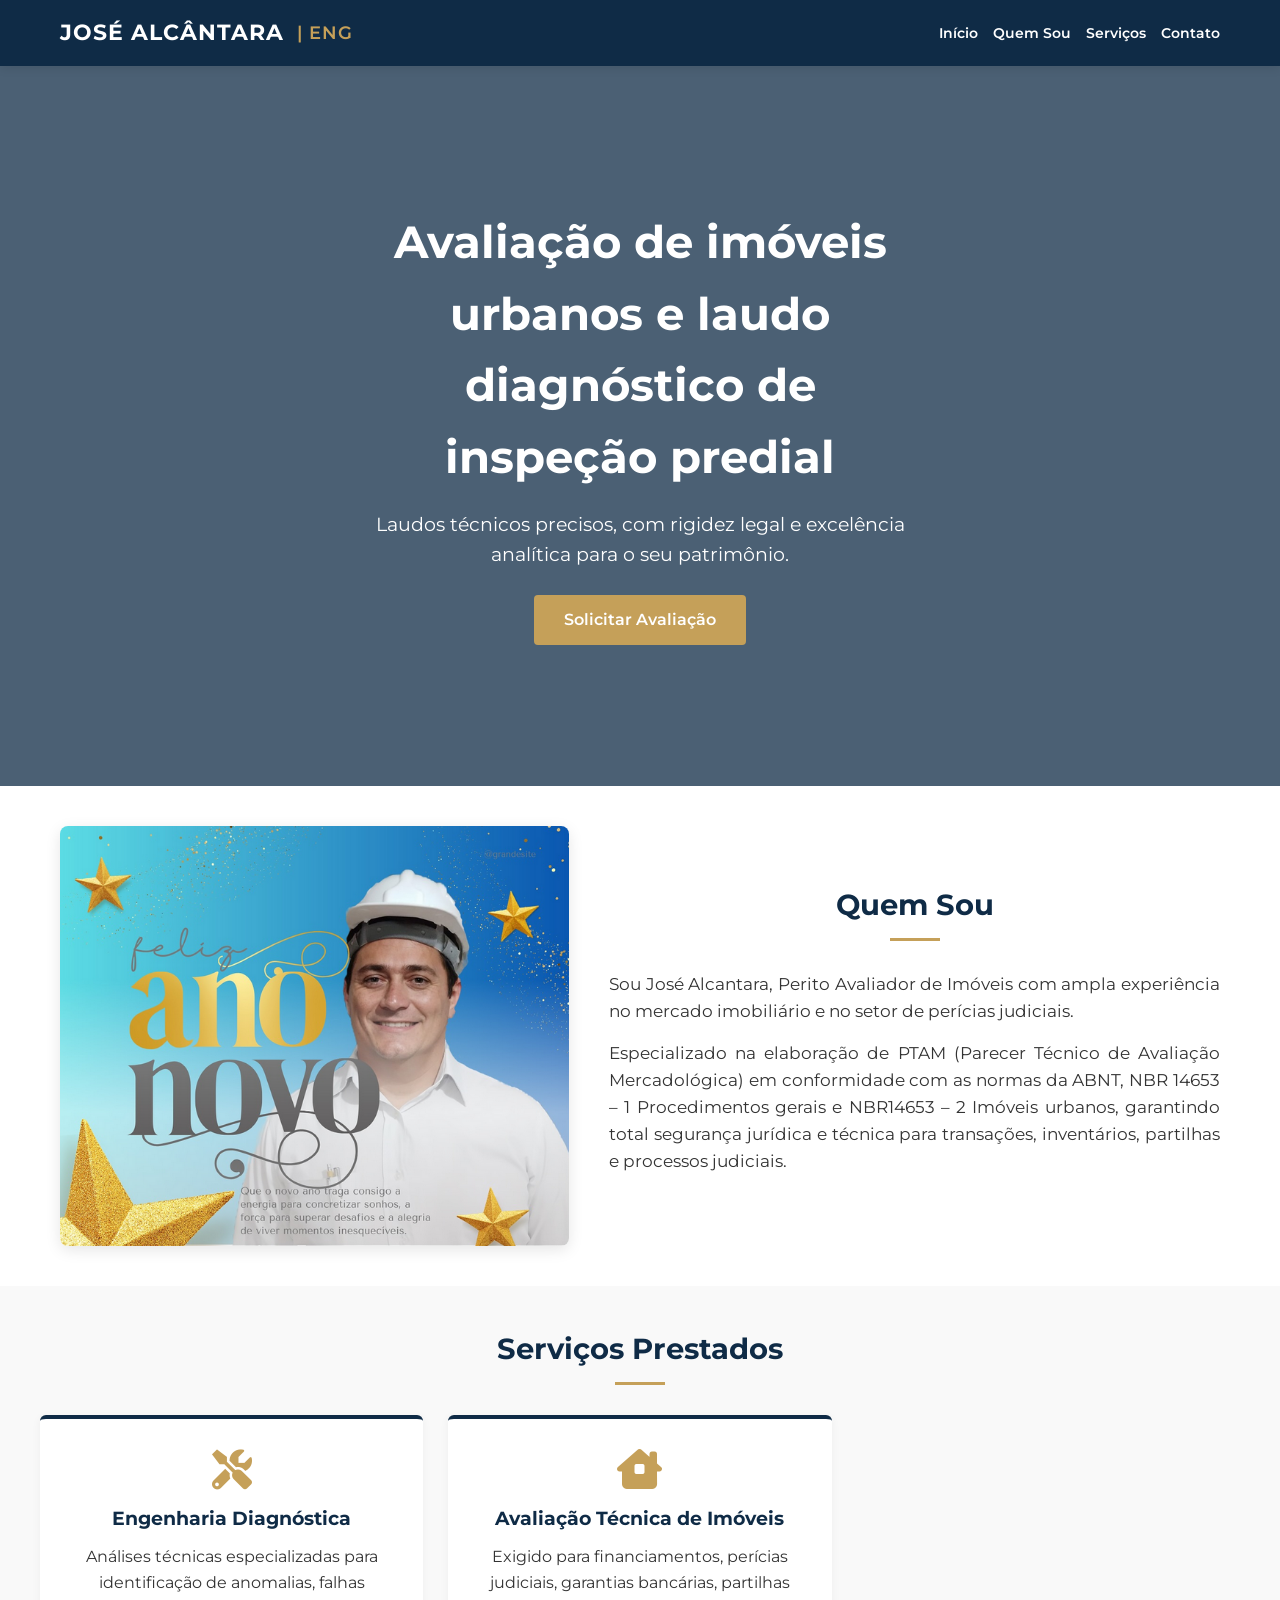
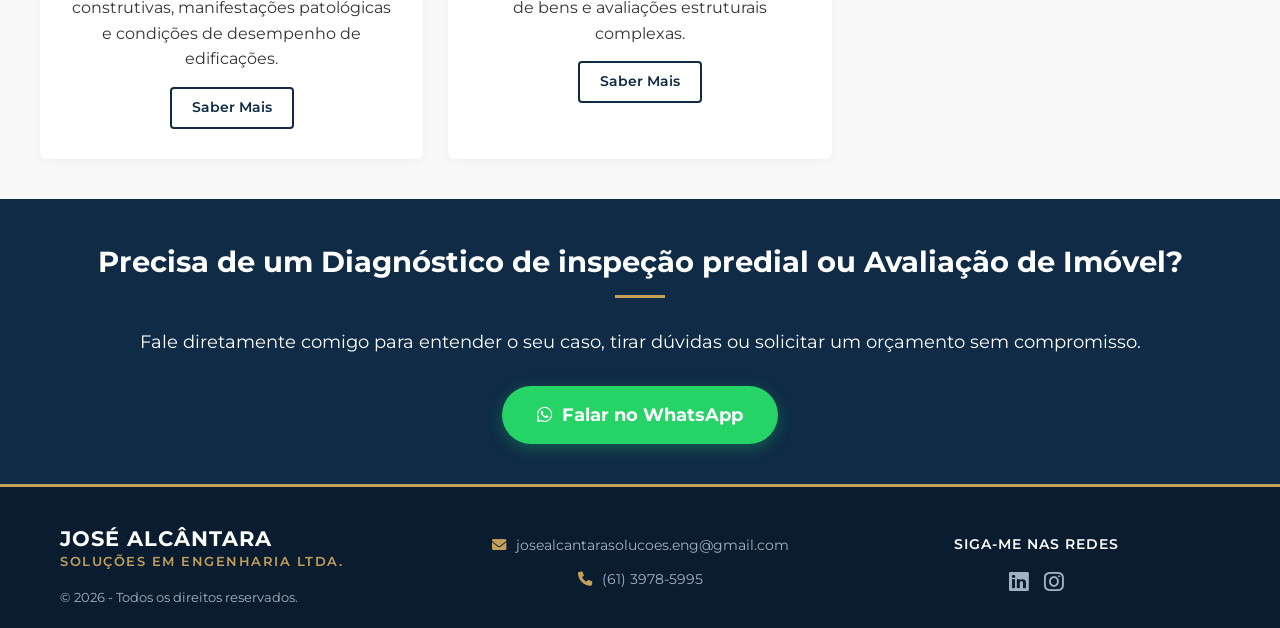
==== index.html @ 2ef0fdac "Corrigindo link do insta no footer" ====
<!DOCTYPE html>
<html lang="pt-BR">
<head>
    <meta charset="UTF-8">
    <meta name="viewport" content="width=device-width, initial-scale=1.0">
    <title>Perito Avaliador de Imóveis | José Alcantara</title>
    <link rel="stylesheet" href="css/main.css">
    <link rel="stylesheet" href="https://cdnjs.cloudflare.com/ajax/libs/font-awesome/6.0.0/css/all.min.css">
    <link rel="preconnect" href="https://fonts.googleapis.com">
    <link rel="preconnect" href="https://fonts.gstatic.com" crossorigin>
    <link href="https://fonts.googleapis.com/css2?family=Montserrat:wght@400;600;700&display=swap" rel="stylesheet">
</head>
<body>
    <header class="main-header">
        <div class="header-container">
            <div class="logo">
                <a href="index.html" class="logo-text">
                    José Alcântara <span class="logo-badge">| Eng</span>
                </a>
            </div>
            <nav class="main-nav">
                <ul>
                    <li><a href="#inicio">Início</a></li>
                    <li><a href="#quem-sou">Quem Sou</a></li>
                    <li><a href="#servicos">Serviços</a></li>
                    <li><a href="#contato">Contato</a></li>
                </ul>
            </nav>
        </div>
    </header>

    <main>
        <!-- 1. SEÇÃO INICIAL (BANNER) -->
        <section id="inicio" class="hero-section">
            <div class="hero-overlay"></div>
            <div class="hero-content">
                <h1>Avaliação de imóveis urbanos e laudo diagnóstico de inspeção predial</h1>
                <p>Laudos técnicos precisos, com rigidez legal e excelência analítica para o seu patrimônio.</p>
                <a href="#contato" class="btn-primary">Solicitar Avaliação</a>
            </div>
        </section>
        <section id="quem-sou" class="about-section">
            <div class="container about-grid">
                <div class="about-img">
                    <!--<img src="https://via.placeholder.com/400x500" alt="Foto">-->
                    <img src="img/jose_eng.png" alt="Foto">
                </div>
                <div class="about-text">
                    <h2>Quem Sou</h2>
                    <p>Sou José Alcantara, Perito Avaliador de Imóveis com ampla experiência no mercado imobiliário e no setor de perícias judiciais.</p>
                    <p>Especializado na elaboração de PTAM (Parecer Técnico de Avaliação Mercadológica) em conformidade com as normas da ABNT, NBR 14653 – 1 Procedimentos gerais e NBR14653 – 2 Imóveis urbanos, garantindo total segurança jurídica e técnica para transações, inventários, partilhas e processos judiciais.</p>
                </div>
            </div>
        </section>
        <section id="servicos" class="services-section">
            <div class="container">
                <h2>Serviços Prestados</h2>
                <div class="services-grid">
                    <div class="service-card">
                        <!--<i class="fa-solid fa-gavel service-icon"></i>-->
                        <i class="fa-solid fa-screwdriver-wrench service-icon"></i>
                        <h3>Engenharia Diagnóstica</h3>
                        <p>Análises técnicas especializadas para identificação de anomalias, falhas construtivas, manifestações patológicas e condições de desempenho de edificações.</p>
                        <a href="servico-eng.html" class="btn-secondary">Saber Mais</a>
                    </div>
                    <div class="service-card">
                        <!--<i class="fa-solid fa-building service-icon"></i>-->
                        <i class="fa-solid fa-house-chimney-window service-icon"></i>
                        <h3>Avaliação Técnica de Imóveis</h3>
                        <p>Exigido para financiamentos, perícias judiciais, garantias bancárias, partilhas de bens e avaliações estruturais complexas.</p>
                        <a href="servico-laudo.html" class="btn-secondary">Saber Mais</a>
                    </div>
                </div>
            </div>
        </section>

        <section id="contato" class="cta-section">
            <div class="container cta-content">
                <h2>Precisa de um Diagnóstico de inspeção predial ou Avaliação de Imóvel?</h2>
                <p>Fale diretamente comigo para entender o seu caso, tirar dúvidas ou solicitar um orçamento sem compromisso.</p>
                <a href="https://wa.me/556181555744?text=Ol%C3%A1%2C%20gostaria de saber mais sobre os serviços de avaliação de imóveis." target="_blank" class="btn-whatsapp">
                    <i class="fa-brands fa-whatsapp"></i> Falar no WhatsApp
                </a>
            </div>
        </section>
    </main>

    <footer class="main-footer">
        <div class="footer-container">
            <div class="footer-block footer-left">
                <p class="logo-text-footer">José Alcântara</p>
                <p class="logo-subtext-footer">Soluções em Engenharia Ltda.</p>
                <p class="footer-copyright">&copy; 2026 - Todos os direitos reservados.</p>
            </div>
            <div class="footer-block footer-center">
                <p><a href="mailto:josealcantarasolucoes.eng@gmail.com"><i class="fa-solid fa-envelope"></i> josealcantarasolucoes.eng@gmail.com</a></p>
                <p><a href="tel:+556139785995"><i class="fa-solid fa-phone"></i> (61) 3978-5995</a></p>
            </div>
            <div class="footer-block footer-right">
                <p class="footer-title">Siga-me nas redes</p>
                <div class="social-icons">
                    <a href="#" aria-label="LinkedIn"><i class="fa-brands fa-linkedin"></i></a>
                    <a href="https://www.instagram.com/josealcantara.eng?utm_source=ig_web_button_share_sheet&igsh=ZDNlZDc0MzIxNw==" target="_blank" aria-label="Instagram"><i class="fa-brands fa-instagram"></i></a>
                </div>
            </div>
        </div>
    </footer>
    <!--<footer class="main-footer">
        <div class="footer-container">
            <div class="footer-left">
                <p>&copy; 2026 Perito Avaliador - Todos os direitos reservados.</p>
            </div>
            <div class="footer-right">
                <a href="#" aria-label="LinkedIn"><i class="fa-brands fa-linkedin"></i></a>
                <a href="https://www.instagram.com/josealcantara.eng?utm_source=ig_web_button_share_sheet&igsh=ZDNlZDc0MzIxNw==" aria-label="Instagram"><i class="fa-brands fa-instagram"></i></a>
            </div>
        </div>
    </footer>-->

</body>
</html>
---- css/main.css ----
/* ==========================================================================
   0. CONFIGURAÇÕES GERAIS E VARIÁVEIS
   ========================================================================== */
:root {
    --primary-color: #0f2b46;    /* Azul Marinho Escuro */
    --accent-color: #c5a059;     /* Dourado/Bronze corporativo */
    --whatsapp-color: #25d366;   /* Verde oficial do WhatsApp */
    --text-dark: #333333;        /* Cor do texto principal */
    --text-light: #ffffff;       /* Cor de contraste */
    --bg-light: #f9f9f9;         /* Cor de fundo cinza claro */
    --font-base: 'Montserrat', sans-serif;
}

* {
    margin: 0;
    padding: 0;
    box-sizing: border-box;
}

html {
    scroll-behavior: smooth; 
}

body {
    font-family: var(--font-base);
    color: var(--text-dark);
    line-height: 1.6;
    background-color: #ffffff;
}

.container {
    width: 100%;
    padding: 40px 20px;
}

img {
    max-width: 100%;
    height: auto;
    display: block;
}

/* Títulos Globais */
h2 {
    font-size: 1.8rem;
    text-align: center;
    margin-bottom: 30px;
    color: var(--primary-color);
    position: relative;
}

/* Detalhe estético abaixo dos títulos h2 */
h2::after {
    content: '';
    display: block;
    width: 50px;
    height: 3px;
    background-color: var(--accent-color);
    margin: 10px auto 0 auto;
}

/* Botão Padrão */
.btn-primary {
    display: inline-block;
    background-color: var(--accent-color);
    color: var(--text-light);
    padding: 12px 30px;
    text-decoration: none;
    font-weight: 600;
    border-radius: 4px;
    transition: background 0.3s ease;
}

.btn-primary:hover {
    background-color: #b08d4b;
}

/* ==========================================================================
   1. CABEÇALHO / HEADER (BASE MOBILE)
   ========================================================================== */
.main-header {
    background-color: var(--primary-color);
    position: sticky;
    top: 0;
    z-index: 1000;
    box-shadow: 0 2px 10px rgba(0,0,0,0.1);
}

.header-container {
    padding: 15px 20px;
    display: flex;
    flex-direction: column; /* Itens em coluna no mobile */
    align-items: center;
    gap: 10px;
}

.logo a.logo-text {
    color: var(--text-light);
    text-decoration: none;
    font-size: 1.15rem; /* Tamanho seguro para não quebrar no mobile */
    font-weight: 700;
    text-transform: uppercase;
    letter-spacing: 0.5px;
    display: inline-flex;
    align-items: center;
    gap: 8px;
    transition: opacity 0.3s ease;
}

.logo a.logo-text:hover {
    opacity: 0.9;
}

/* O "Badge" que destaca a Engenharia/Perícia com sofisticação */
.logo-badge {
    /*background-color: var(--accent-color);*/
    background-color: transparent;
    color: var(--primary-color);
    font-size: 0.95rem;
    font-weight: 600;
    text-transform: uppercase;
    letter-spacing: 1px;
    margin-left: 5px;
}

/* Logotipo no Rodapé (Espaço maior permite o nome completo institucional) */
.logo-text-footer {
    font-size: 1.3rem;
    font-weight: 700;
    color: var(--text-light);
    text-transform: uppercase;
    letter-spacing: 1px;
    line-height: 1.2;
}

.logo-subtext-footer {
    font-size: 0.8rem;
    color: var(--accent-color);
    text-transform: uppercase;
    letter-spacing: 1.5px;
    font-weight: 600;
    margin-bottom: 15px; /* Empurra o copyright um pouco para baixo */
}

.footer-copyright {
    font-size: 0.8rem;
    color: #a0b2c6;
}

.logo a {
    color: var(--text-light);
    text-decoration: none;
    font-size: 1.5rem;
    font-weight: 700;
}

.logo a span {
    color: var(--accent-color);
}

.main-nav ul {
    list-style: none;
    display: flex;
    gap: 15px;
}

.main-nav a {
    color: var(--text-light);
    text-decoration: none;
    font-size: 0.9rem;
    font-weight: 600;
    transition: color 0.3s;
}

.main-nav a:hover {
    color: var(--accent-color);
}

.dropdown {
    position: relative;
    display: inline-block;
}

.dropdown-content {
    display: none;
    position: absolute;
    background-color: var(--primary-color);
    min-width: 100px;
    box-shadow: 0px 8px 16px rgba(0, 0, 0, 0.2);
    border-radius: 5px;
    z-index: 1000;
    top: 40px;
    left: 0;
    opacity: 0;
    transform: translateY(-10px);
    transition: opacity 0.3s ease, transform 0.3s ease;
}

.dropdown.active .dropdown-content {
    display: block;
    opacity: 1;
    transform: translateY(0);
}

.dropdown-content a {
    color: #f1f1f1;
    padding: 12px 16px;
    text-decoration: none;
    display: block;
    font-size: 0.8rem;
}

.dropdown-content a:hover {
    background-color: #f6f8fe;
}

.arrow {
    font-size: 14px;
    margin-left: 5px;
}

/* ==========================================================================
   2. SEÇÃO INICIAL / BANNER (HERO)
   ========================================================================== */
.hero-section {
    position: relative;
    /* Substitua a URL abaixo pela imagem do Banner real */
    background: url('https://images.unsplash.com/photo-1560518883-ce09059eeffa?q=80&w=1200') no-repeat center center/cover;
    height: 80vh; 
    display: flex;
    align-items: center;
    justify-content: center;
    text-align: center;
    color: var(--text-light);
}

/* Overlay escuro para garantir leitura do texto sobre o banner */
.hero-overlay {
    position: absolute;
    top: 0;
    left: 0;
    width: 100%;
    height: 100%;
    background-color: rgba(15, 43, 70, 0.75); /* Tom azulado translúcido */
    z-index: 1;
}

.hero-content {
    position: relative;
    z-index: 2;
    padding: 0 20px;
    max-width: 600px;
}

.hero-content h1 {
    font-size: 2rem;
    margin-bottom: 15px;
    font-weight: 700;
}

.hero-content p {
    font-size: 1rem;
    margin-bottom: 25px;
}

/* ==========================================================================
   3. SEÇÃO QUEM SOU
   ========================================================================== */
.about-section {
    background-color: #ffffff;
}

.about-img img {
    border-radius: 8px;
    box-shadow: 0 4px 15px rgba(0,0,0,0.1);
    margin: 0 auto 20px auto;
}

.about-text p {
    margin-bottom: 15px;
    text-align: justify;
}

/* ==========================================================================
   4. SEÇÃO SERVIÇOS
   ========================================================================== */
.services-section {
    background-color: var(--bg-light);
}

.services-grid {
    display: flex;
    flex-direction: column;
    gap: 20px;
}

.service-card {
    background-color: #ffffff;
    padding: 30px 30px;
    border-radius: 6px;
    text-align: center;
    box-shadow: 0 2px 10px rgba(0,0,0,0.05);
    border-top: 4px solid var(--primary-color);
}

.service-icon {
    font-size: 2.5rem;
    color: var(--accent-color);
    margin-bottom: 15px;
}

.service-card h3 {
    margin-bottom: 10px;
    color: var(--primary-color);
}

/* ==========================================================================
   5. SEÇÃO CTA WHATSAPP
   ========================================================================== */
.cta-section {
    background-color: var(--primary-color);
    color: var(--text-light);
    text-align: center;
}

.cta-content h2 {
    color: var(--text-light);
}

.cta-content p {
    margin-bottom: 30px;
    font-size: 1.1rem;
}

.btn-whatsapp {
    display: inline-flex;
    align-items: center;
    gap: 10px;
    background-color: var(--whatsapp-color);
    color: var(--text-light);
    padding: 15px 35px;
    text-decoration: none;
    font-weight: 700;
    font-size: 1.1rem;
    border-radius: 50px; 
    box-shadow: 0 4px 15px rgba(37, 211, 102, 0.3);
    transition: transform 0.3s ease, background-color 0.3s ease;
}

.btn-whatsapp:hover {
    background-color: #1ebd54;
    transform: translateY(-2px);
}

/* ==========================================================================
   6. RODAPÉ (FOOTER)
   ========================================================================== */

   .main-footer {
    background-color: #0a1d30;
    color: #a0b2c6;
    padding: 40px 0 20px 0; /* Mais espaçamento interno */
    font-size: 0.9rem;
    border-top: 3px solid var(--accent-color);
}

.footer-container {
    max-width: 1200px;
    margin: 0 auto;
    padding: 0 20px;
    display: flex;
    flex-direction: column; /* Empilhado no Mobile */
    align-items: center;
    text-align: center;
    gap: 30px; /* Espaço entre os blocos no mobile */
}

.footer-block {
    width: 100%;
}

/* Bloco da Marca/Copyright */
.footer-brand {
    font-size: 1.2rem;
    font-weight: 700;
    color: var(--text-light);
    margin-bottom: 5px;
}
.footer-brand span {
    color: var(--accent-color);
}

/* Bloco de Contatos (E-mail e Telefone) */
.footer-center p {
    margin-bottom: 10px;
}
.footer-center a {
    color: #a0b2c6;
    text-decoration: none;
    display: inline-flex;
    align-items: center;
    gap: 10px;
    transition: color 0.3s;
}
.footer-center a:hover {
    color: var(--text-light);
}
.footer-center i {
    color: var(--accent-color); /* Ícones com a cor de destaque */
}

/* Bloco de Redes Sociais */
.footer-title {
    font-weight: 600;
    color: var(--text-light);
    margin-bottom: 10px;
    font-size: 0.85rem;
    text-transform: uppercase;
    letter-spacing: 1px;
}
.social-icons {
    display: flex;
    justify-content: center;
    gap: 15px;
}
.social-icons a {
    color: #a0b2c6;
    font-size: 1.4rem;
    transition: color 0.3s, transform 0.3s;
}
.social-icons a:hover {
    color: var(--accent-color);
    transform: translateY(-2px);
}

/*.main-footer {
    background-color: #0a1d30;
    color: #a0b2c6;
    padding: 20px 0;
    font-size: 0.85rem;
}

.footer-container {
    max-width: 1200px;
    margin: 0 auto;
    padding: 0 20px;
    display: flex;
    flex-direction: column;
    align-items: center;
    gap: 15px;
}

/* Organização estrita exigida pelo projeto: Texto à esquerda e ícones à direita 
.footer-left {
    text-align: center;
}

.footer-right {
    display: flex;
    gap: 15px;
}

.footer-right a {
    color: #a0b2c6;
    font-size: 1.2rem;
    transition: color 0.3s;
}

.footer-right a:hover {
    color: var(--accent-color);
}
*/

/* ==========================================================================
   7. MEDIA QUERIES (ADAPTAÇÃO PARA TELAS MAIORES - DESKTOP-FIRST PROGRESSIVO)
   ========================================================================== */

/* Dispositivos Médios e Grandes (Tablets e Desktops) */
@media screen and (min-width: 768px) {

    .logo a.logo-text {
        font-size: 1.4rem;
        letter-spacing: 1px;
    }
    
    .logo-badge {
        font-size: 1.1rem;
        /*padding: 4px 10px;*/
    }

    /* Header alinhado horizontalmente */
    .header-container {
        flex-direction: row;
        justify-content: space-between;
        max-width: 1200px;
        margin: 0 auto;
        padding: 15px 20px;
    }

    /* Redimensionamento responsivo de fontes no Banner */
    .hero-content h1 {
        font-size: 2.8rem;
    }
    
    .hero-content p {
        font-size: 1.2rem;
    }

    /* Grid Lado a Lado na seção Quem Sou */
    .about-grid {
        display: grid;
        grid-template-columns: 1fr 1.2fr; /* Imagem esquerda, texto direita */
        gap: 40px;
        align-items: center;
        max-width: 1200px;
        margin: 0 auto;
    }

    .about-img img {
        margin: 0; /* Remove a centralização forçada do mobile */
    }

    .about-text p {
        font-size: 1.05rem;
    }

    /* Grid de 3 colunas para os Serviços */
    .services-grid {
        display: grid;
        grid-template-columns: repeat(3, 1fr);
        gap: 25px;
        max-width: 1200px;
        margin: 0 auto;
    }

    /*.service-card {
        flex: 1 1 calc(33.333% - 25px); 
        max-width: 380px; 
        margin-bottom: 0; 
    }*/

    /* Alinhamento refinado do Rodapé em telas grandes */
    .footer-container {
        flex-direction: row;
        justify-content: space-between;
    }

    .footer-left {
        text-align: left;
    }
}

/* ==========================================================================
   8. ESTILOS DA PÁGINA INTERNA DE DETALHES (BASE MOBILE-FIRST)
   ========================================================================== */

/* Botão "Saber Mais" para a Home */
.btn-secondary {
    display: inline-block;
    margin-top: 15px;
    padding: 8px 20px;
    border: 2px solid var(--primary-color);
    color: var(--primary-color);
    text-decoration: none;
    font-weight: 600;
    font-size: 0.85rem;
    border-radius: 4px;
    transition: all 0.3s ease;
}

.btn-secondary:hover {
    background-color: var(--primary-color);
    color: var(--text-light);
}

/* Banner Interno */
.internal-hero {
    background-color: #0b1e32;
    color: var(--text-light);
    text-align: center;
    padding: 40px 0;
    border-bottom: 4px solid var(--accent-color);
}

.internal-hero h1 {
    font-size: 1.8rem;
    margin-bottom: 10px;
}

.internal-hero p {
    font-size: 0.95rem;
    color: #a0b2c6;
}

/* Listas customizadas */
.styled-list, .bullet-list {
    list-style: none;
}

.styled-list li {
    margin-bottom: 12px;
    display: flex;
    align-items: flex-start;
    gap: 10px;
}

.styled-list li i {
    color: var(--accent-color);
    margin-top: 5px;
}

.generic-grid {
    display: flex;
    flex-direction: column;
    gap: 30px;
}

.details-purposes {
    background-color: var(--bg-light);
    padding: 25px;
    border-left: 4px solid var(--accent-color);
    border-radius: 4px;
}

.details-purposes h3 {
    color: var(--primary-color);
    margin-bottom: 15px;
}

/* Diferenciais */
.differentials-section {
    background-color: var(--bg-light);
}

.differentials-grid {
    display: flex;
    flex-direction: column;
    gap: 20px;
}

.diff-card {
    background-color: #ffffff;
    padding: 25px;
    border-radius: 6px;
    box-shadow: 0 2px 8px rgba(0,0,0,0.03);
}

.diff-card i {
    font-size: 2rem;
    color: var(--accent-color);
    margin-bottom: 15px;
}

.diff-card h4 {
    color: var(--primary-color);
    margin-bottom: 8px;
    font-size: 1.1rem;
}

/* Linha do tempo de Etapas */
.steps-timeline {
    display: flex;
    flex-direction: column;
    gap: 25px;
    position: relative;
}

.step-item {
    display: flex;
    gap: 15px;
    align-items: flex-start;
}

.step-number {
    background-color: var(--primary-color);
    color: var(--text-light);
    font-weight: 700;
    min-width: 35px;
    height: 35px;
    border-radius: 50%;
    display: flex;
    align-items: center;
    justify-content: center;
}

.step-info h5 {
    color: var(--primary-color);
    font-size: 1rem;
    margin-bottom: 5px;
}

/* Imóveis Atendidos */
.section-subtitle {
    text-align: center;
    margin-top: -20px;
    margin-bottom: 30px;
    color: #666;
}

.bullet-list {
    display: grid;
    grid-template-columns: 1fr; /* Coluna única no mobile */
    gap: 12px;
}

.bullet-list li {
    padding-left: 20px;
    position: relative;
}

/* Custom bullet indicator */
.bullet-list li::before {
    content: "•";
    color: var(--accent-color);
    font-weight: bold;
    font-size: 1.5rem;
    position: absolute;
    left: 0;
    top: -4px;
}


/* ==========================================================================
   9. MEDIA QUERIES ADICIONAIS PARA INTERNAS (DESKTOP - MIN-WIDTH: 768px)
   ========================================================================== */
@media screen and (min-width: 768px) {
    .internal-hero {
        padding: 60px 0;
    }
    
    .internal-hero h1 {
        font-size: 2.5rem;
    }

    .generic-grid {
        display: grid;
        grid-template-columns: 1.2fr 0.8fr; /* Lado a lado no desktop */
        gap: 50px;
        max-width: 1200px;
        margin: 0 auto;
    }

    /* Grid de diferenciais 2x2 ou 4 colunas dependendo do espaço */
    .differentials-grid {
        display: grid;
        grid-template-columns: repeat(2, 1fr);
        gap: 25px;
        max-width: 1200px;
        margin: 0 auto;
    }

    /* Passa os Bullet Points de imóveis atendidos para 2 colunas */
    .bullet-list {
        grid-template-columns: repeat(2, 1fr);
        max-width: 800px;
        margin: 0 auto;
    }

    /* Etapas distribuídas de forma mais espaçada */
    .steps-timeline {
        max-width: 900px;
        margin: 0 auto;
    }
}

/* Ajuste fino para telas ainda maiores (Opcional) */
@media screen and (min-width: 1024px) {
    .differentials-grid {
        grid-template-columns: repeat(4, 1fr); /* 4 colunas limpas em telas grandes */
    }
}
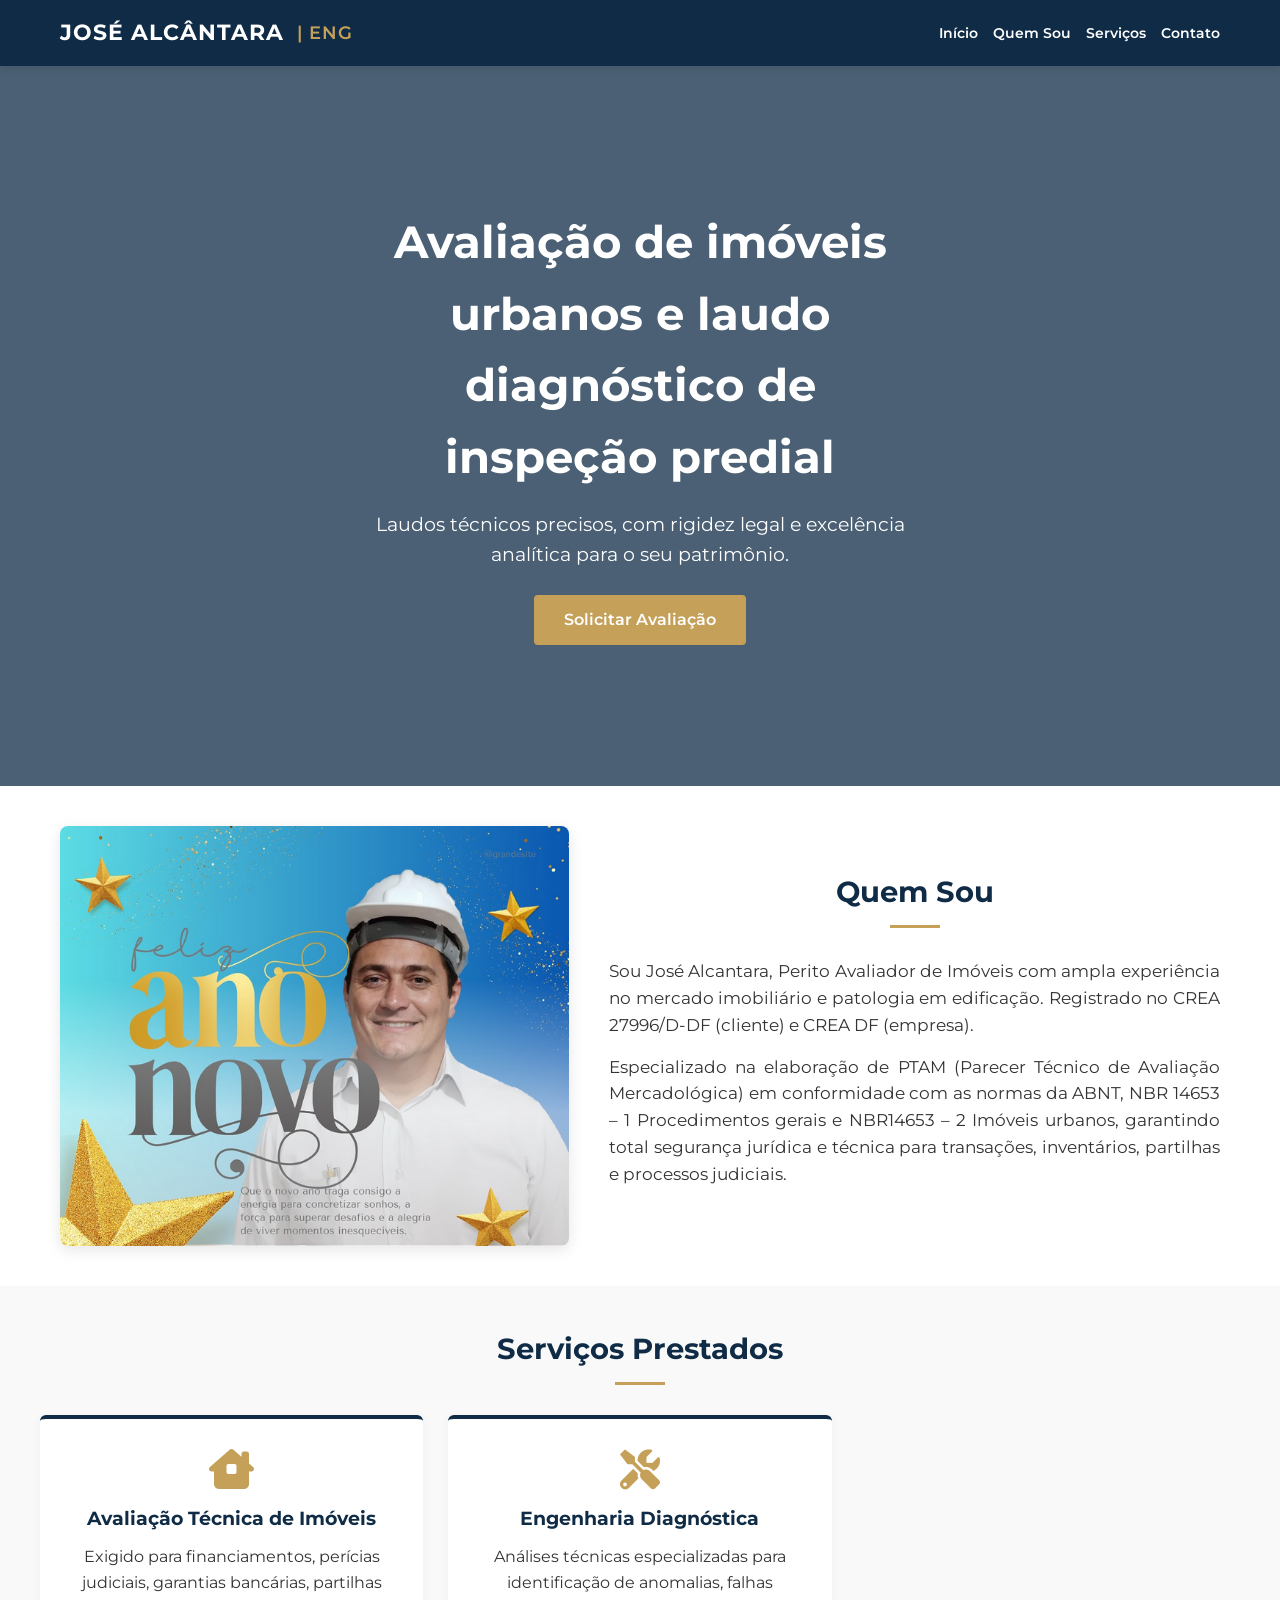
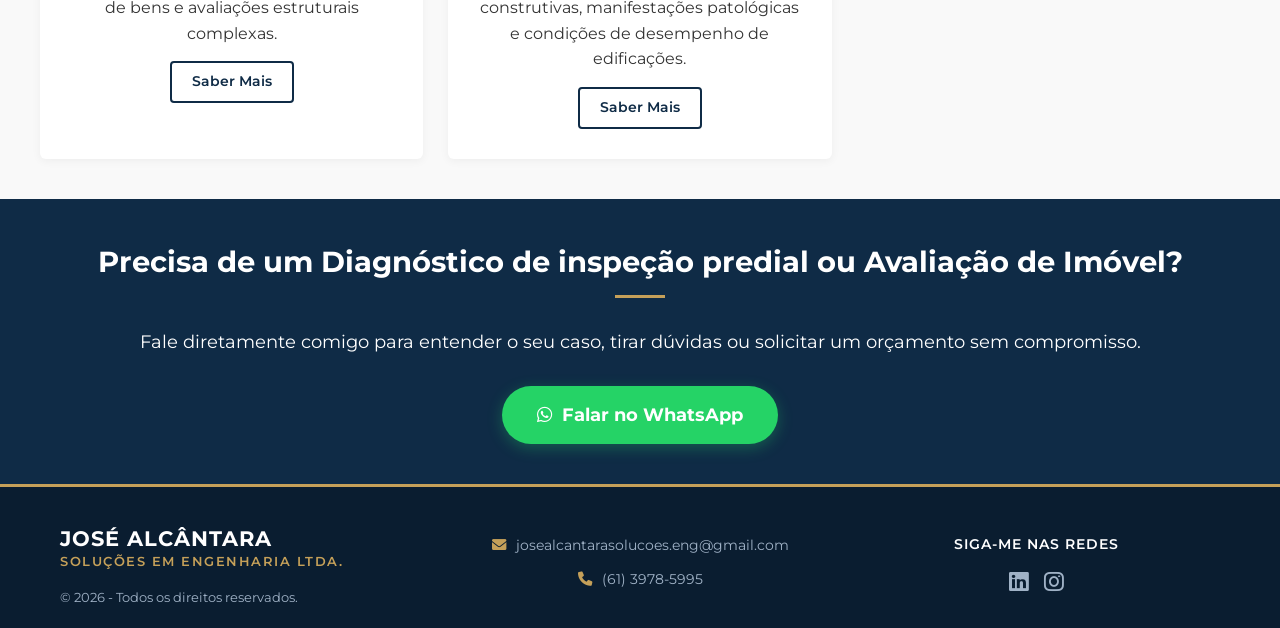
==== commit d4f23507: "Correção no texto quem sou e número de whatsapp e inversão dos cards de serviços" ====
--- a/index.html
+++ b/index.html
@@ -47,7 +47,7 @@
                 </div>
                 <div class="about-text">
                     <h2>Quem Sou</h2>
-                    <p>Sou José Alcantara, Perito Avaliador de Imóveis com ampla experiência no mercado imobiliário e no setor de perícias judiciais.</p>
+                    <p>Sou José Alcantara, Perito Avaliador de Imóveis com ampla experiência no mercado imobiliário e patologia em edificação. Registrado no CREA 27996/D-DF (cliente) e CREA DF (empresa).</p>
                     <p>Especializado na elaboração de PTAM (Parecer Técnico de Avaliação Mercadológica) em conformidade com as normas da ABNT, NBR 14653 – 1 Procedimentos gerais e NBR14653 – 2 Imóveis urbanos, garantindo total segurança jurídica e técnica para transações, inventários, partilhas e processos judiciais.</p>
                 </div>
             </div>
@@ -57,18 +57,18 @@
                 <h2>Serviços Prestados</h2>
                 <div class="services-grid">
                     <div class="service-card">
+                        <!--<i class="fa-solid fa-building service-icon"></i>-->
+                        <i class="fa-solid fa-house-chimney-window service-icon"></i>
+                        <h3>Avaliação Técnica de Imóveis</h3>
+                        <p>Exigido para financiamentos, perícias judiciais, garantias bancárias, partilhas de bens e avaliações estruturais complexas.</p>
+                        <a href="servico-laudo.html" class="btn-secondary">Saber Mais</a>
+                    </div>
+                    <div class="service-card">
                         <!--<i class="fa-solid fa-gavel service-icon"></i>-->
                         <i class="fa-solid fa-screwdriver-wrench service-icon"></i>
                         <h3>Engenharia Diagnóstica</h3>
                         <p>Análises técnicas especializadas para identificação de anomalias, falhas construtivas, manifestações patológicas e condições de desempenho de edificações.</p>
                         <a href="servico-eng.html" class="btn-secondary">Saber Mais</a>
-                    </div>
-                    <div class="service-card">
-                        <!--<i class="fa-solid fa-building service-icon"></i>-->
-                        <i class="fa-solid fa-house-chimney-window service-icon"></i>
-                        <h3>Avaliação Técnica de Imóveis</h3>
-                        <p>Exigido para financiamentos, perícias judiciais, garantias bancárias, partilhas de bens e avaliações estruturais complexas.</p>
-                        <a href="servico-laudo.html" class="btn-secondary">Saber Mais</a>
                     </div>
                 </div>
             </div>
@@ -78,7 +78,7 @@
             <div class="container cta-content">
                 <h2>Precisa de um Diagnóstico de inspeção predial ou Avaliação de Imóvel?</h2>
                 <p>Fale diretamente comigo para entender o seu caso, tirar dúvidas ou solicitar um orçamento sem compromisso.</p>
-                <a href="https://wa.me/556181555744?text=Ol%C3%A1%2C%20gostaria de saber mais sobre os serviços de avaliação de imóveis." target="_blank" class="btn-whatsapp">
+                <a href="https://wa.me/556198777778?text=Ol%C3%A1%2C%20gostaria de saber mais sobre os serviços de avaliação de imóveis." target="_blank" class="btn-whatsapp">
                     <i class="fa-brands fa-whatsapp"></i> Falar no WhatsApp
                 </a>
             </div>
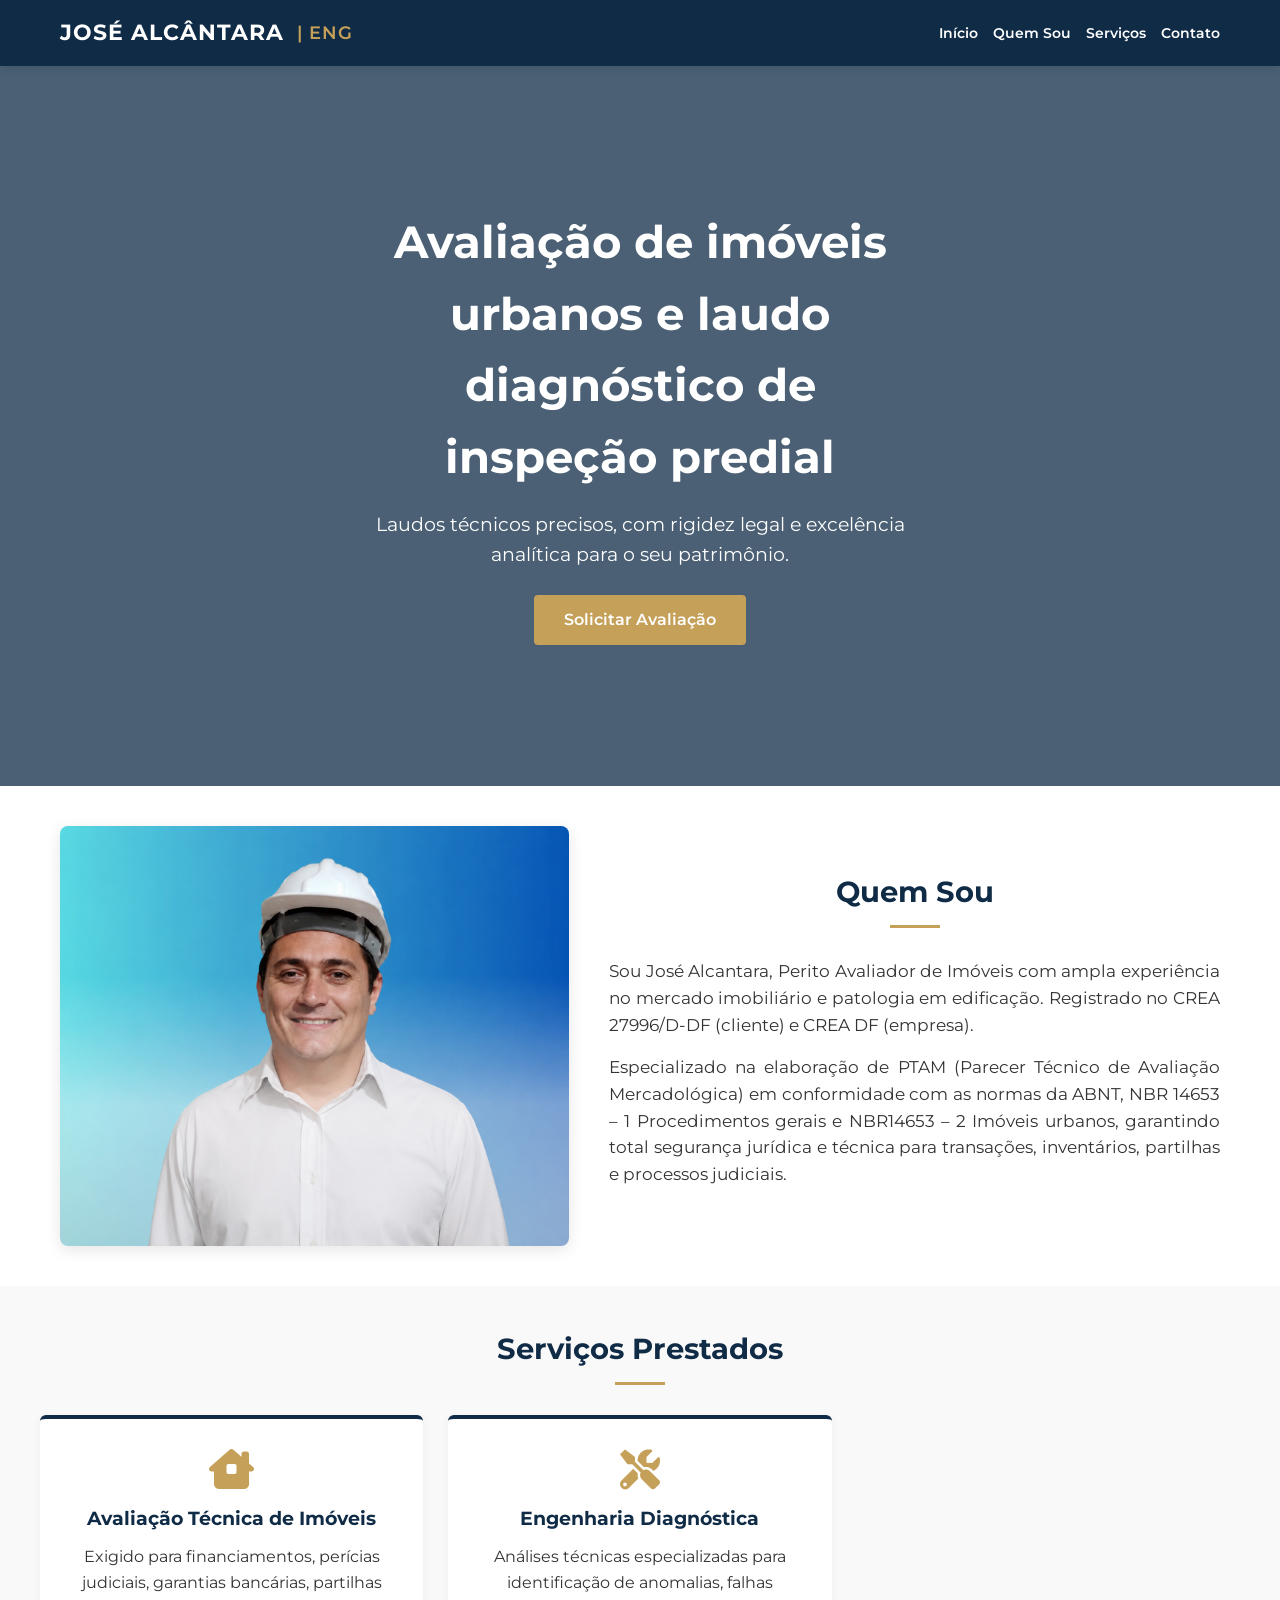
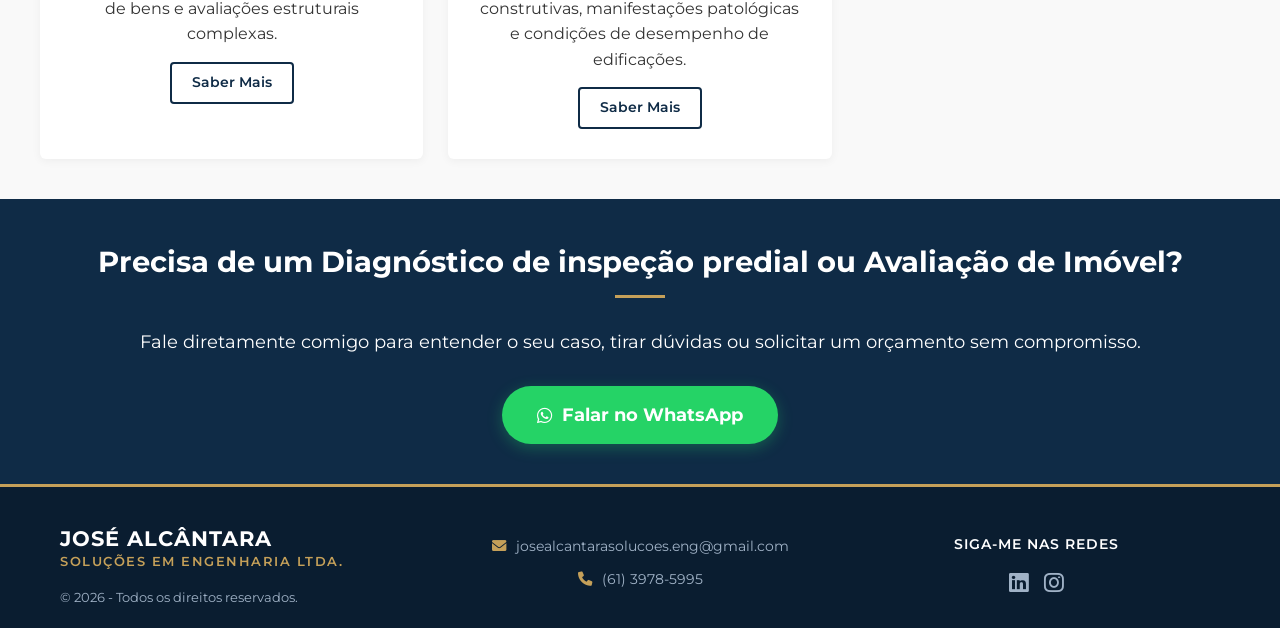
==== commit 5e9874c6: "Testando outra foto em quem sou" ====
--- a/index.html
+++ b/index.html
@@ -43,7 +43,7 @@
             <div class="container about-grid">
                 <div class="about-img">
                     <!--<img src="https://via.placeholder.com/400x500" alt="Foto">-->
-                    <img src="img/jose_eng.png" alt="Foto">
+                    <img src="img/fotojose.png" alt="Foto">
                 </div>
                 <div class="about-text">
                     <h2>Quem Sou</h2>
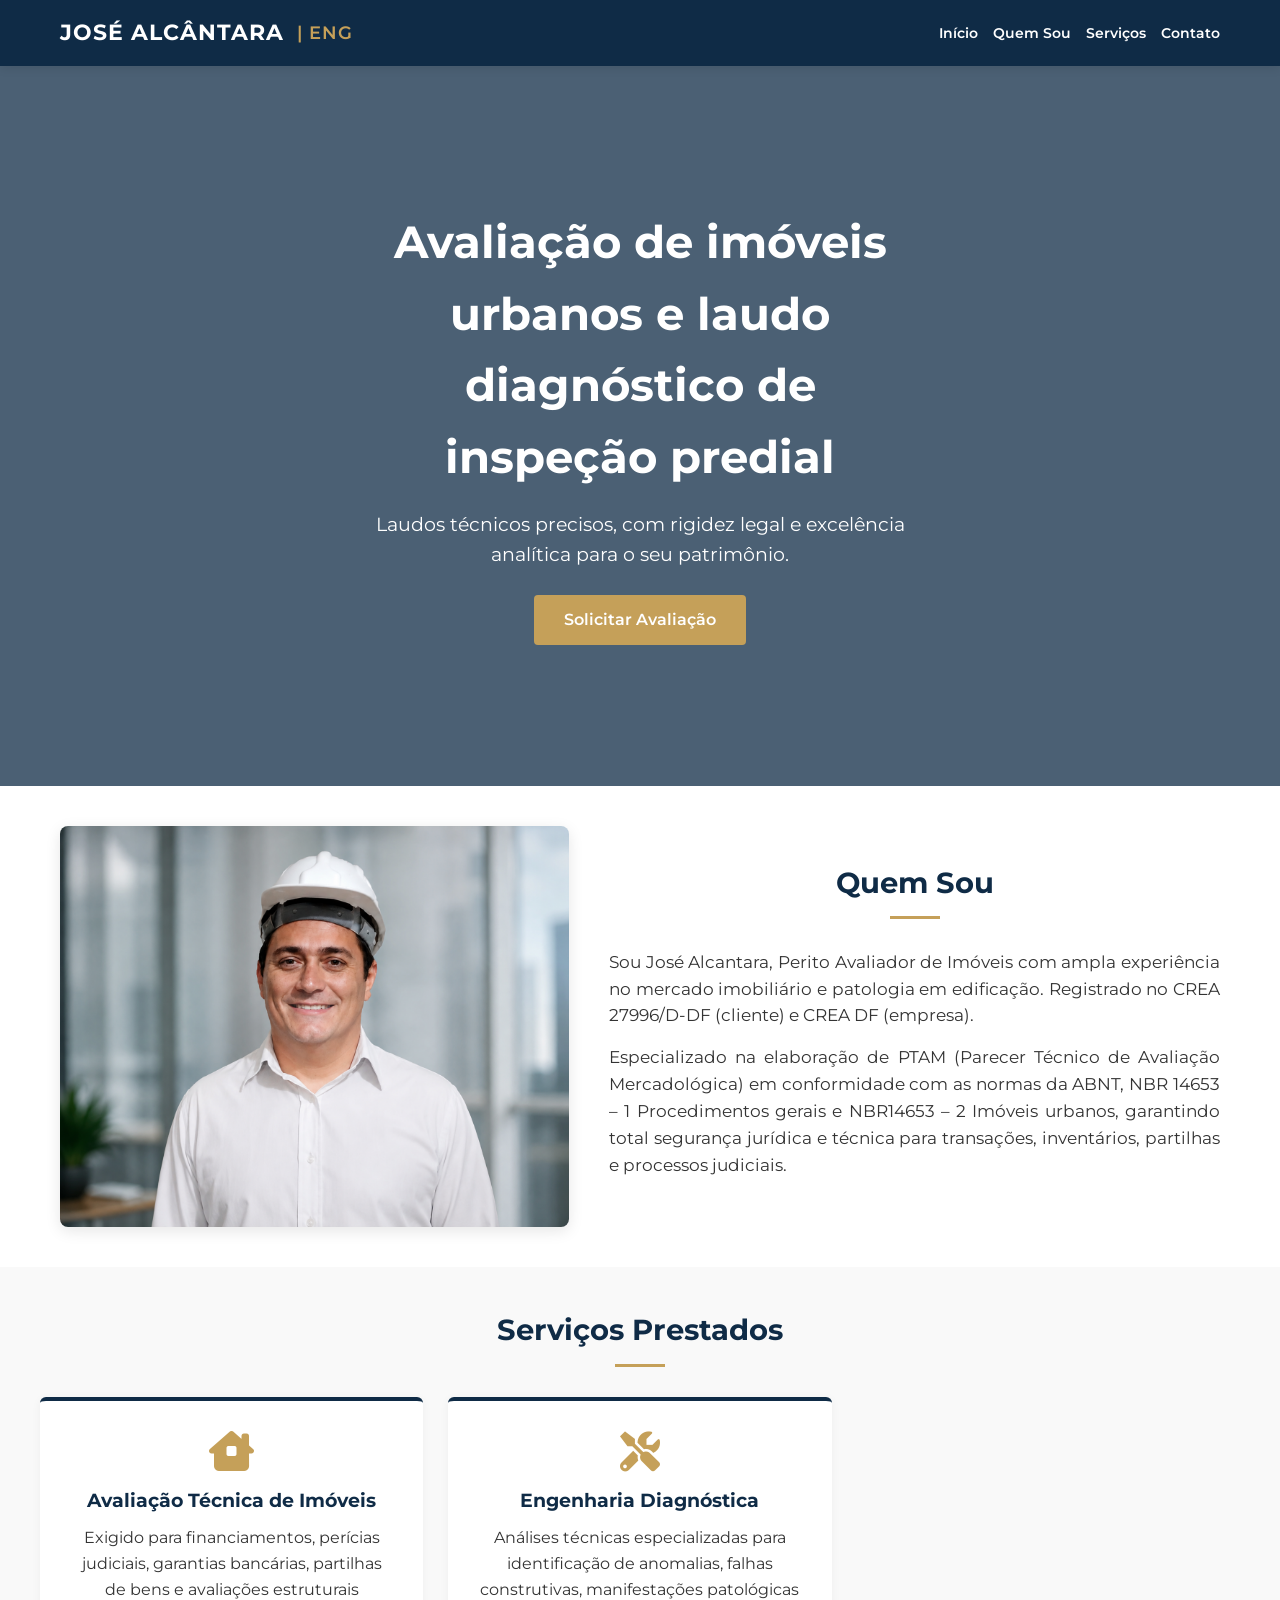
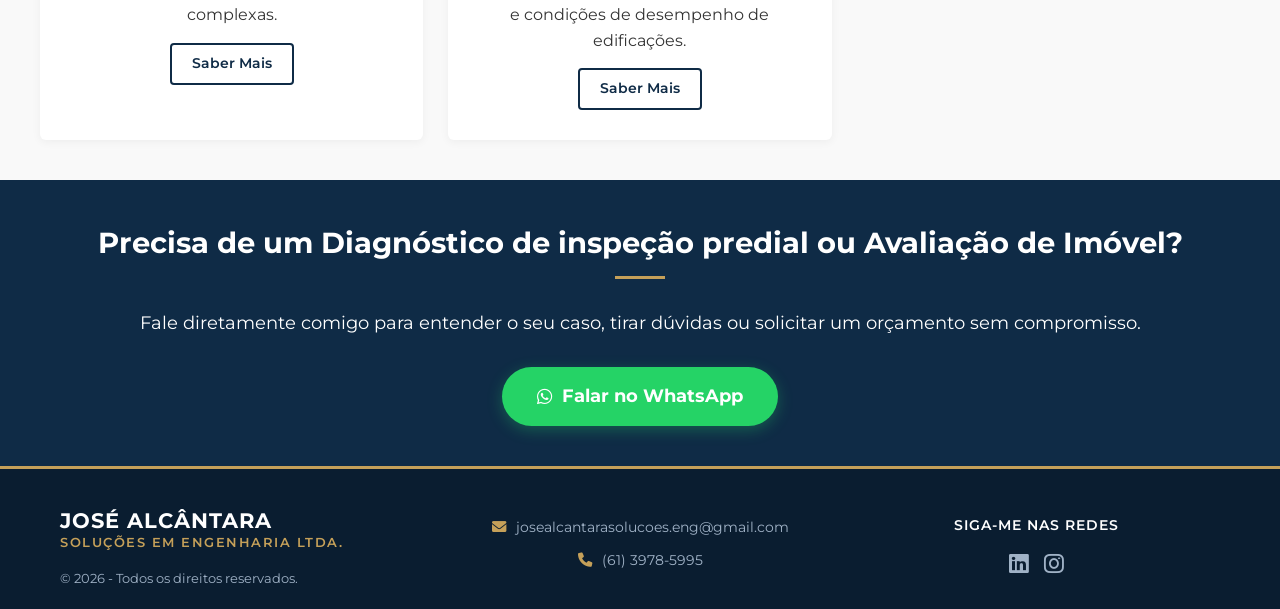
==== commit 9de6f70f: "Trocando foto de quem sou" ====
--- a/index.html
+++ b/index.html
@@ -43,7 +43,7 @@
             <div class="container about-grid">
                 <div class="about-img">
                     <!--<img src="https://via.placeholder.com/400x500" alt="Foto">-->
-                    <img src="img/fotojose.png" alt="Foto">
+                    <img src="img/foto-jose.png" alt="Foto">
                 </div>
                 <div class="about-text">
                     <h2>Quem Sou</h2>
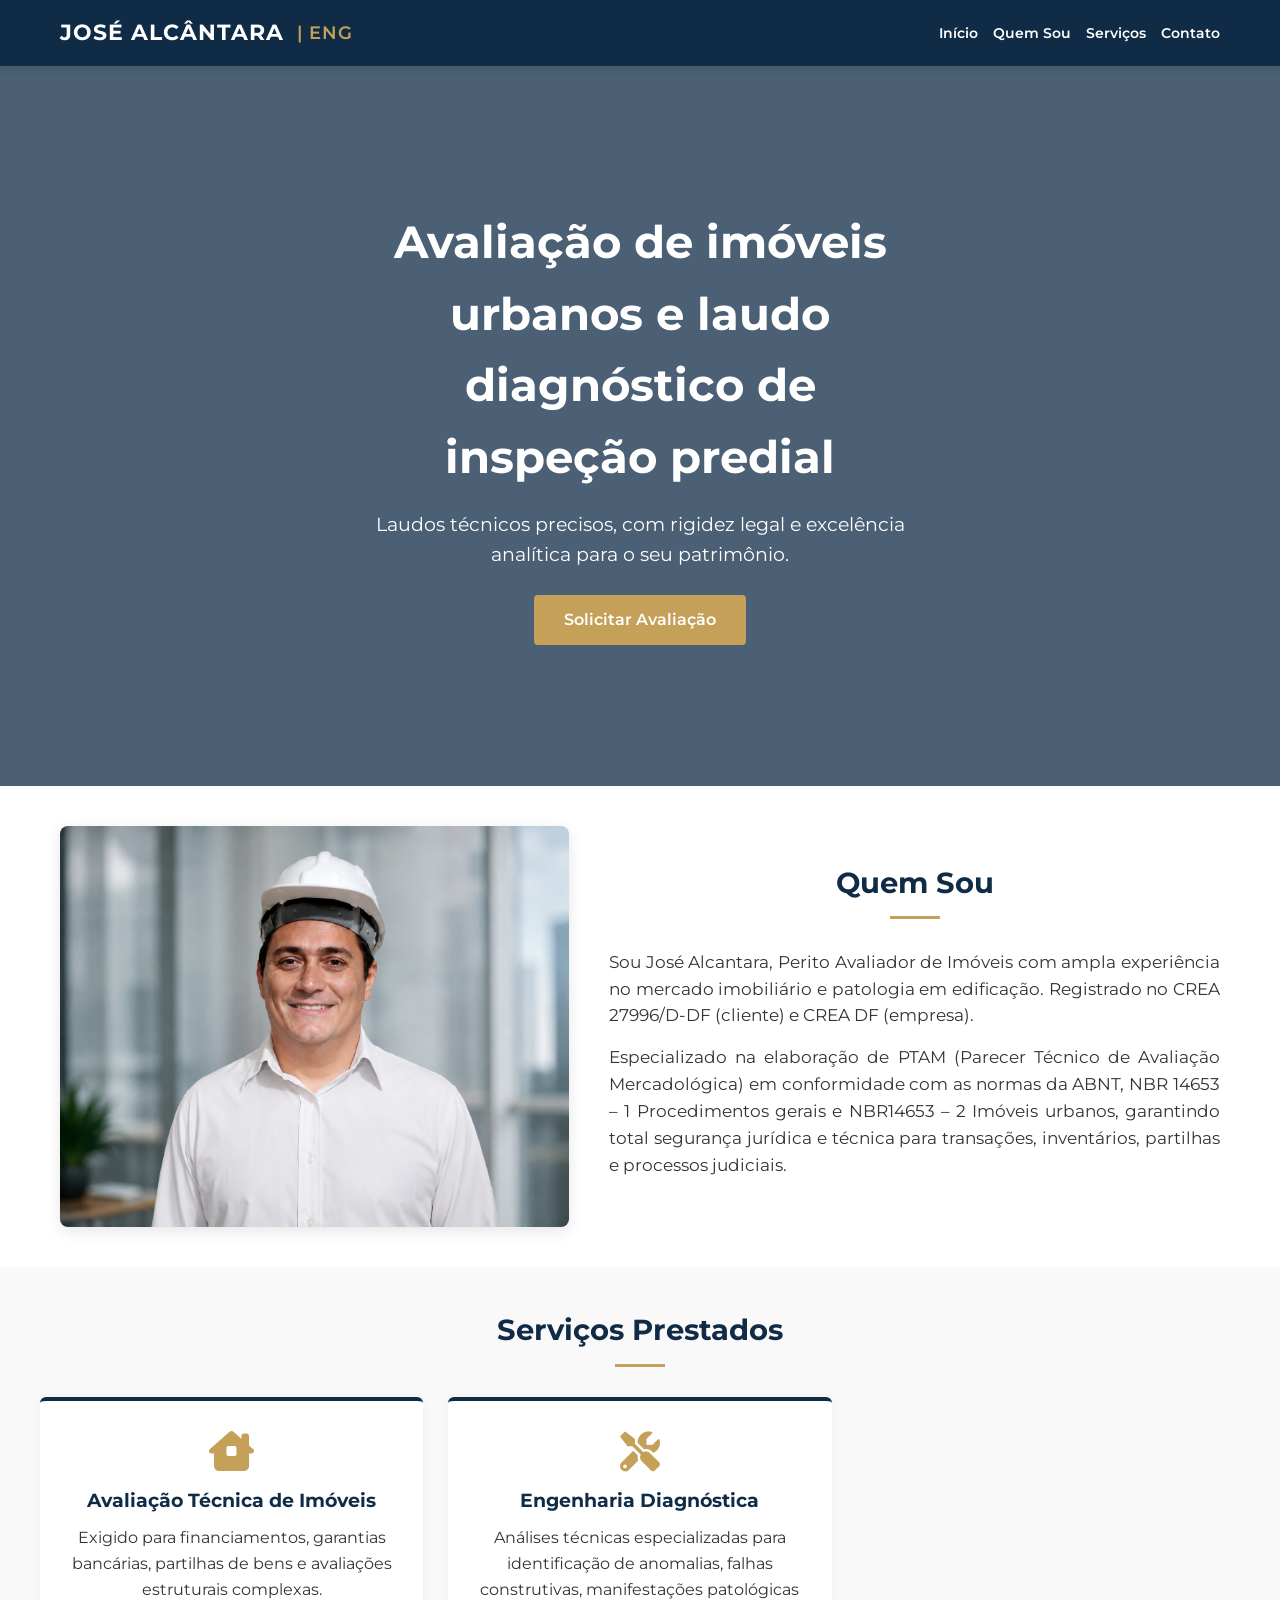
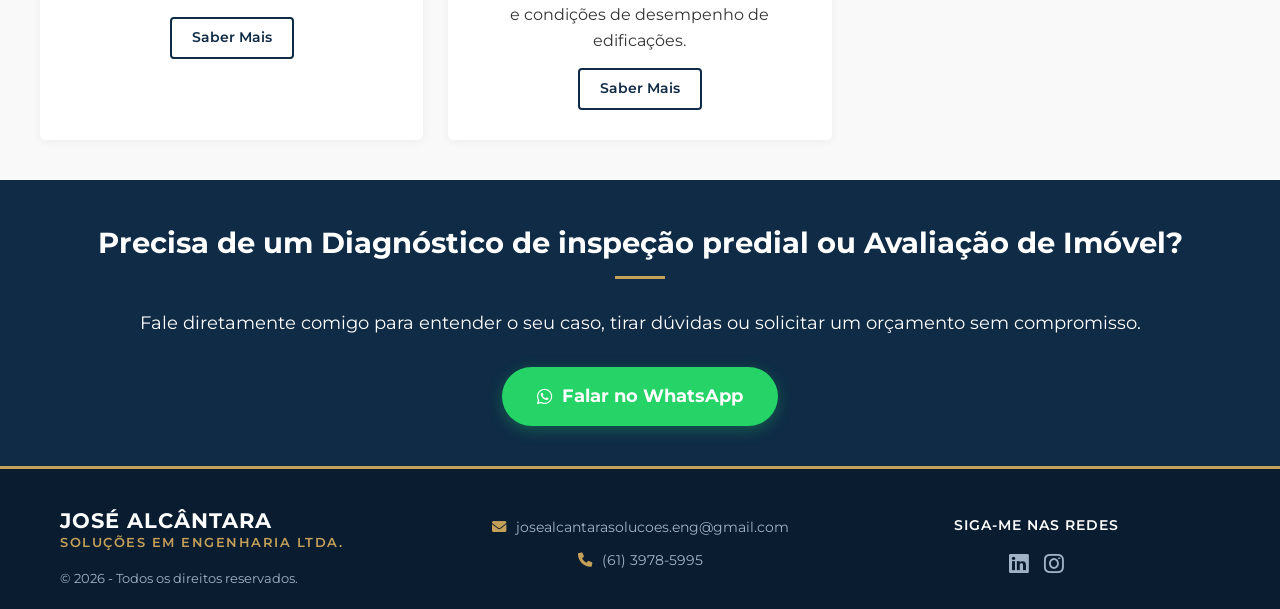
==== commit 3057c2a3: "" ====
--- a/index.html
+++ b/index.html
@@ -60,7 +60,7 @@
                         <!--<i class="fa-solid fa-building service-icon"></i>-->
                         <i class="fa-solid fa-house-chimney-window service-icon"></i>
                         <h3>Avaliação Técnica de Imóveis</h3>
-                        <p>Exigido para financiamentos, perícias judiciais, garantias bancárias, partilhas de bens e avaliações estruturais complexas.</p>
+                        <p>Exigido para financiamentos, garantias bancárias, partilhas de bens e avaliações estruturais complexas.</p>
                         <a href="servico-laudo.html" class="btn-secondary">Saber Mais</a>
                     </div>
                     <div class="service-card">
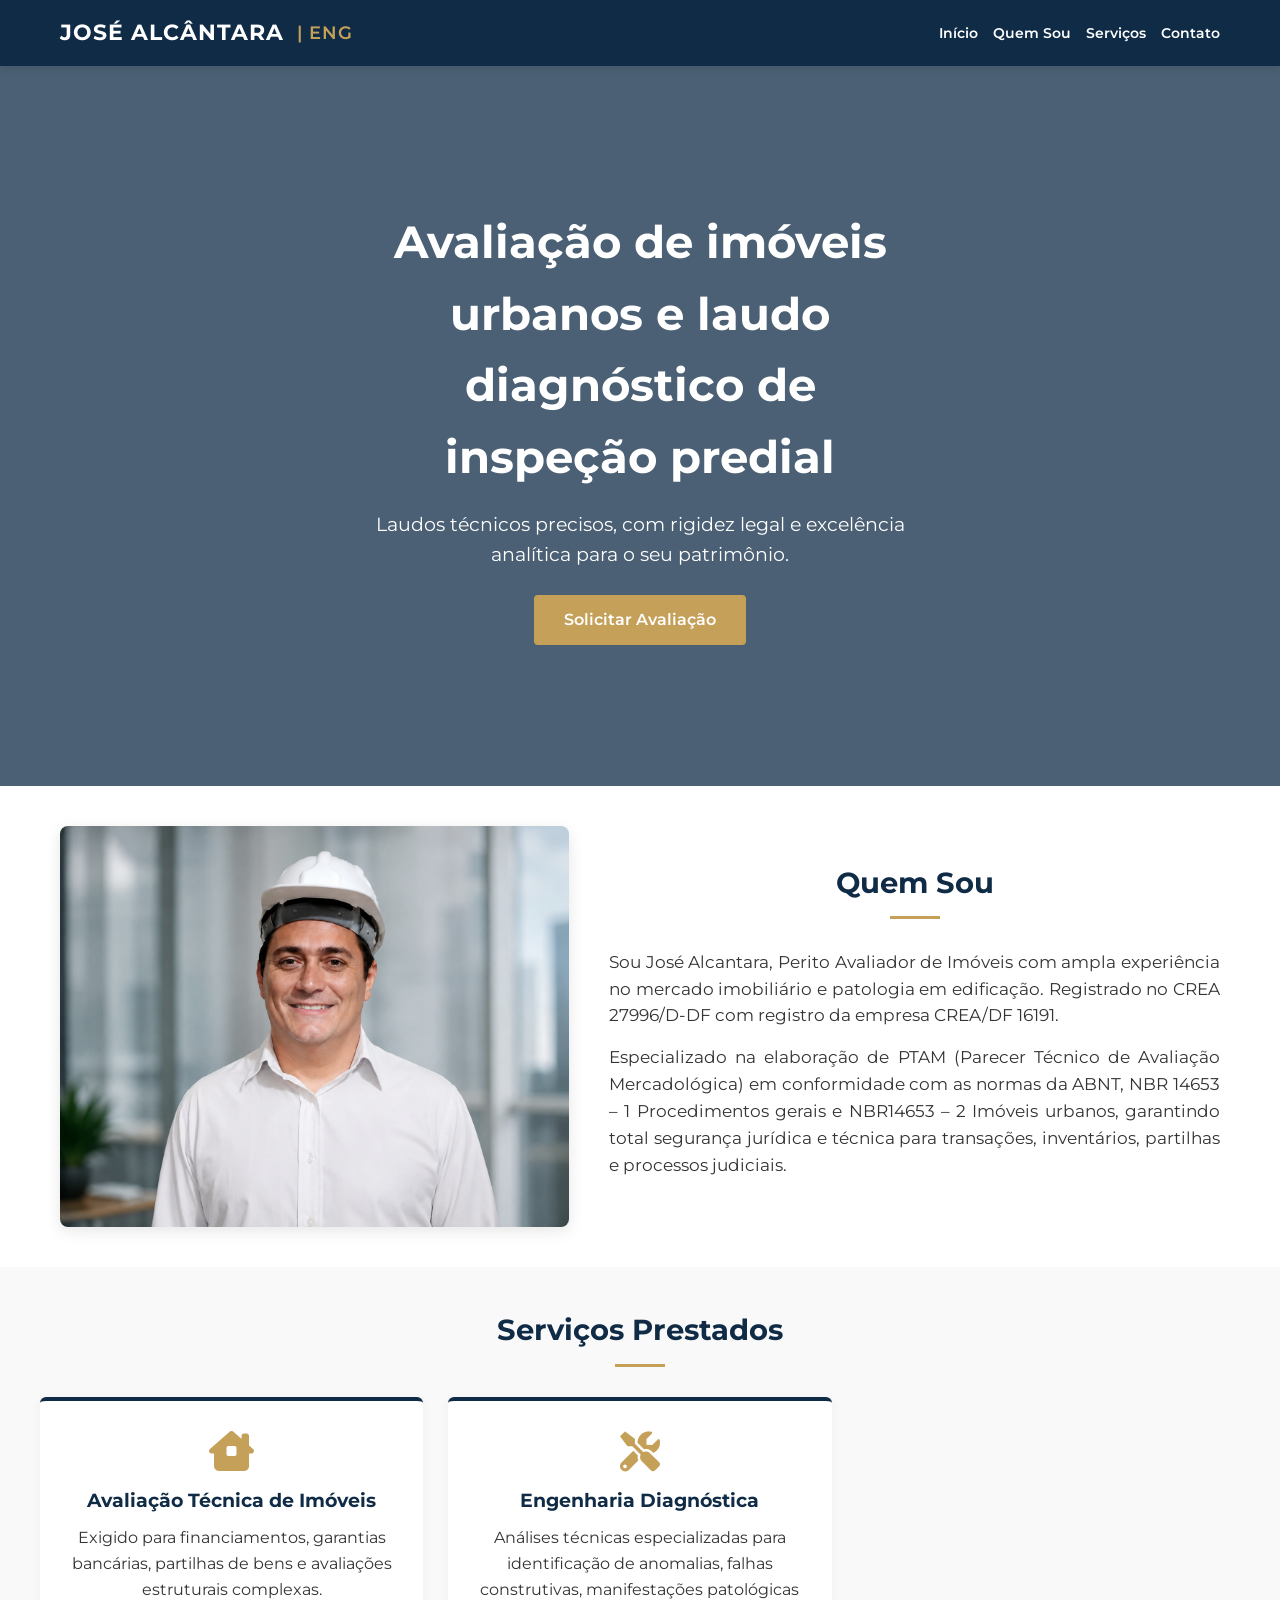
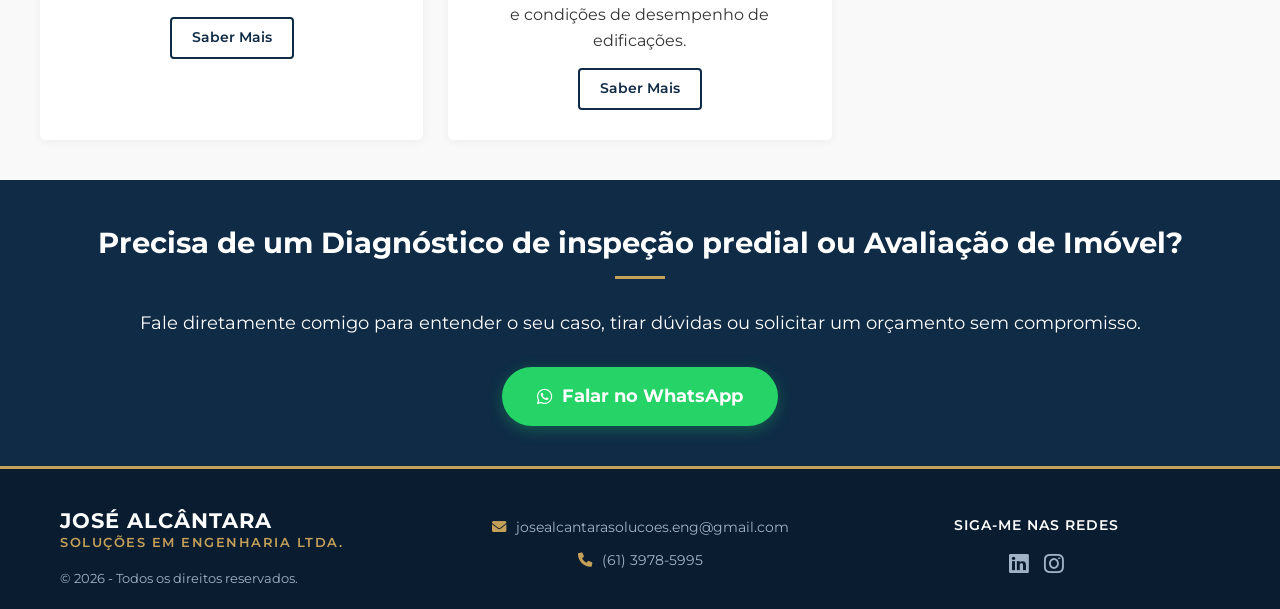
==== commit 27334091: "inserindo registro CREA da empresa" ====
--- a/index.html
+++ b/index.html
@@ -47,7 +47,7 @@
                 </div>
                 <div class="about-text">
                     <h2>Quem Sou</h2>
-                    <p>Sou José Alcantara, Perito Avaliador de Imóveis com ampla experiência no mercado imobiliário e patologia em edificação. Registrado no CREA 27996/D-DF (cliente) e CREA DF (empresa).</p>
+                    <p>Sou José Alcantara, Perito Avaliador de Imóveis com ampla experiência no mercado imobiliário e patologia em edificação. Registrado no CREA 27996/D-DF com registro da empresa CREA/DF 16191.</p>
                     <p>Especializado na elaboração de PTAM (Parecer Técnico de Avaliação Mercadológica) em conformidade com as normas da ABNT, NBR 14653 – 1 Procedimentos gerais e NBR14653 – 2 Imóveis urbanos, garantindo total segurança jurídica e técnica para transações, inventários, partilhas e processos judiciais.</p>
                 </div>
             </div>
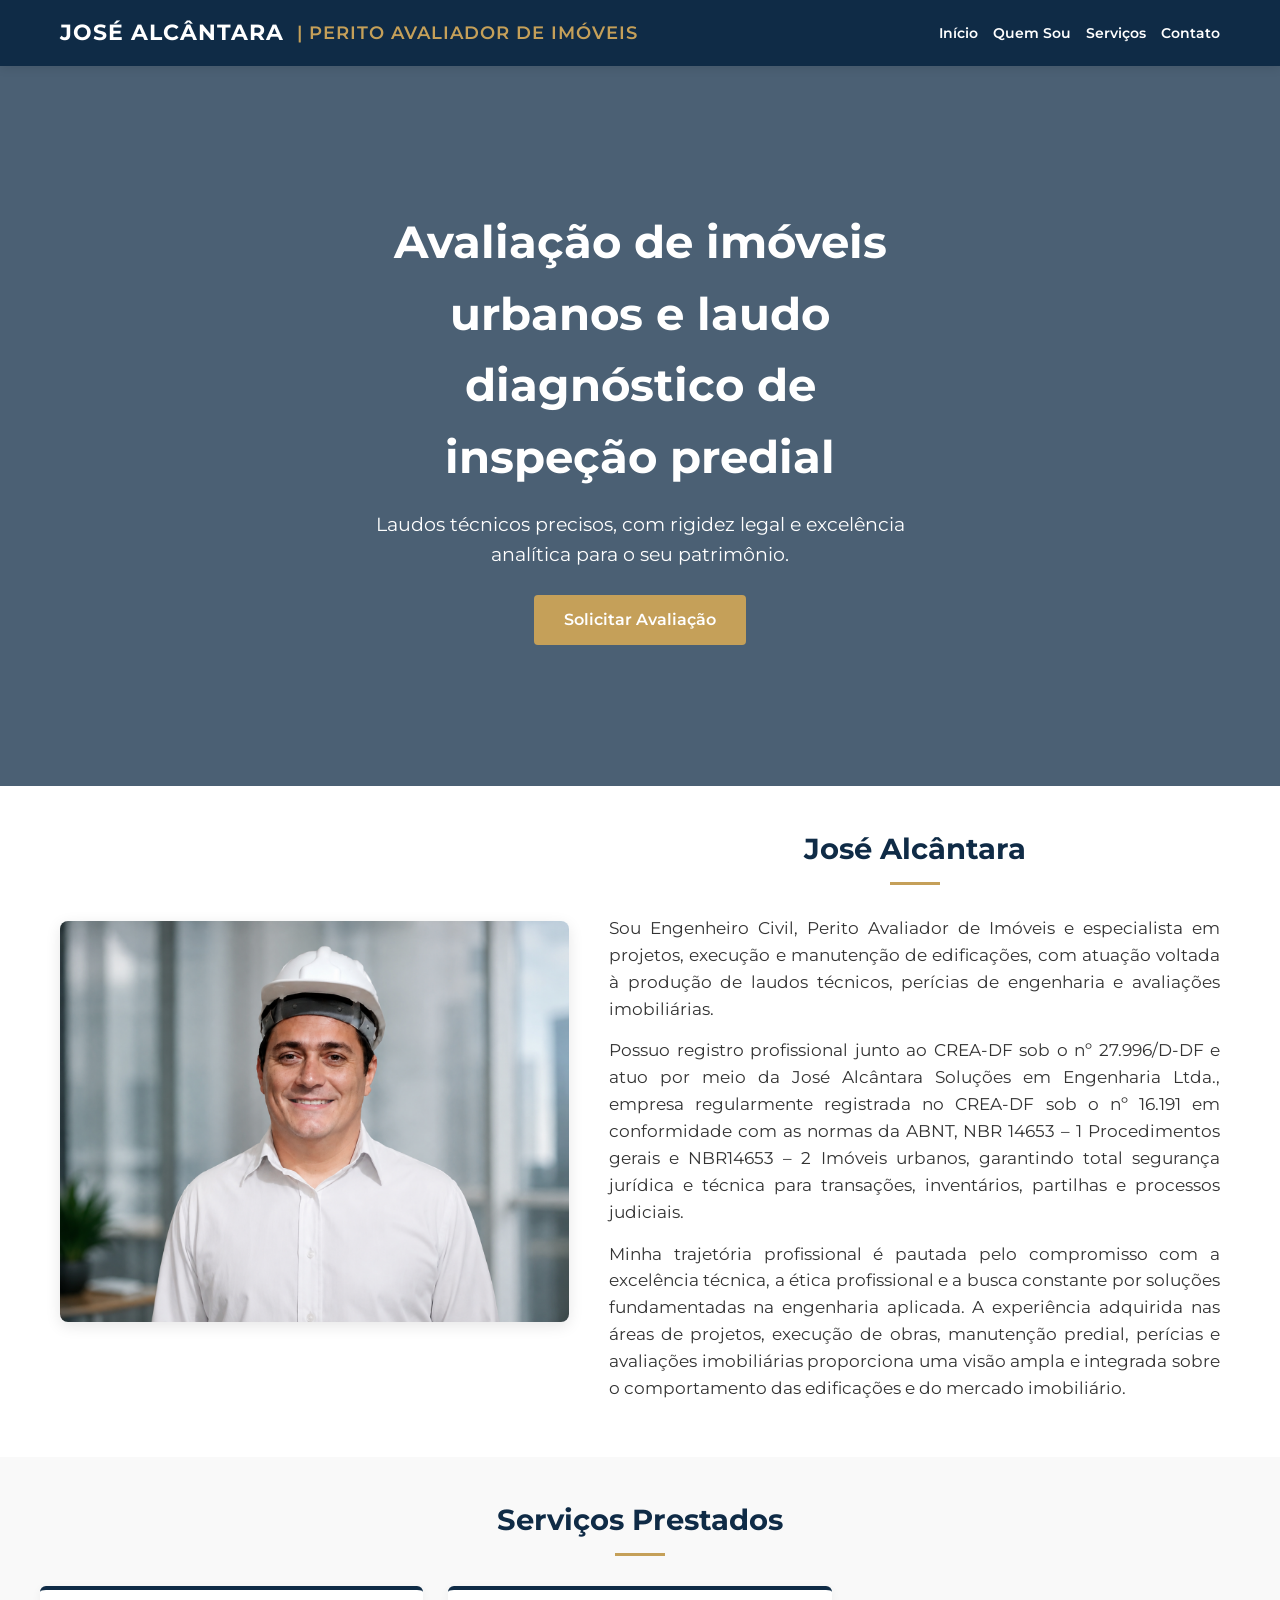
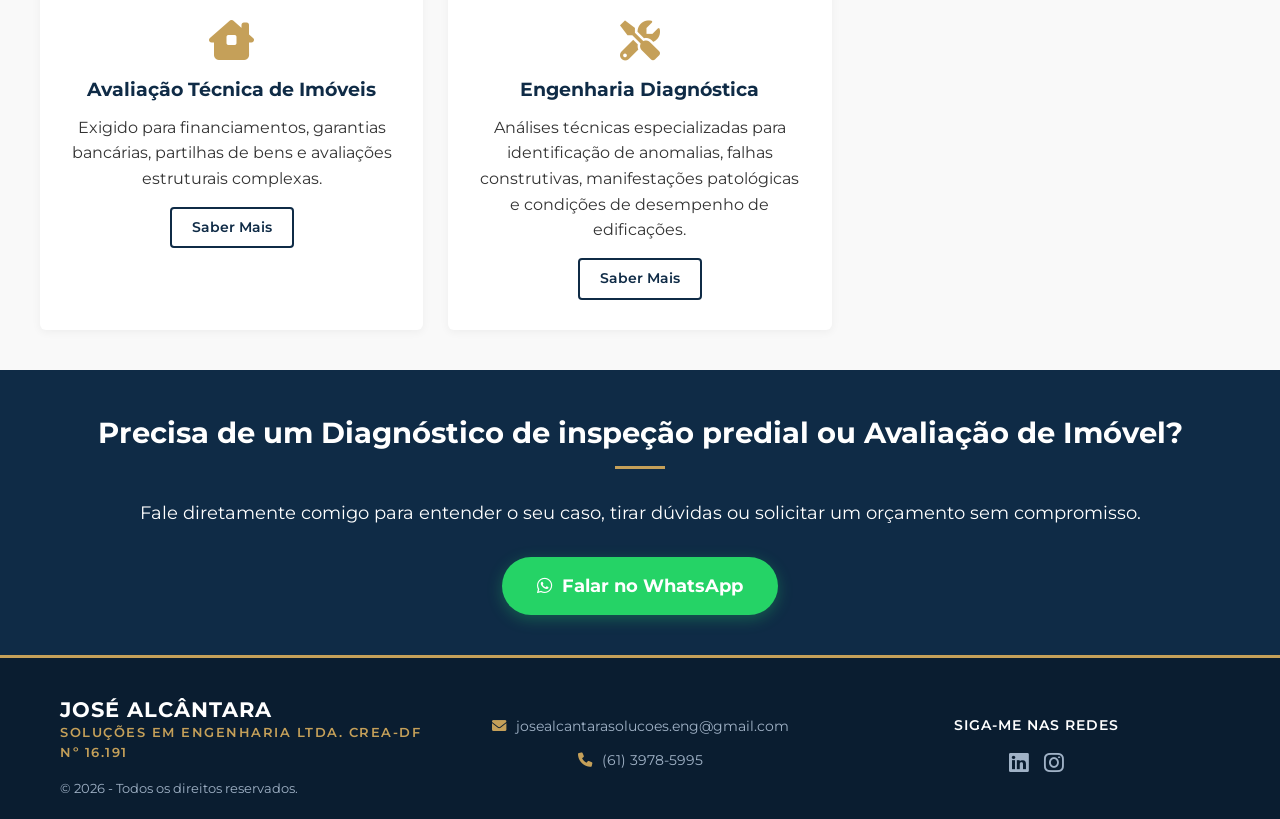
==== commit 953df11a: "Inserindo parte de ajustes sugeridos pelo cliente dos textos: quem sou, serviços menu dropdown." ====
--- a/index.html
+++ b/index.html
@@ -15,7 +15,7 @@
         <div class="header-container">
             <div class="logo">
                 <a href="index.html" class="logo-text">
-                    José Alcântara <span class="logo-badge">| Eng</span>
+                    José Alcântara <span class="logo-badge">| Perito Avaliador de Imóveis</span>
                 </a>
             </div>
             <nav class="main-nav">
@@ -46,9 +46,10 @@
                     <img src="img/foto-jose.png" alt="Foto">
                 </div>
                 <div class="about-text">
-                    <h2>Quem Sou</h2>
-                    <p>Sou José Alcantara, Perito Avaliador de Imóveis com ampla experiência no mercado imobiliário e patologia em edificação. Registrado no CREA 27996/D-DF com registro da empresa CREA/DF 16191.</p>
-                    <p>Especializado na elaboração de PTAM (Parecer Técnico de Avaliação Mercadológica) em conformidade com as normas da ABNT, NBR 14653 – 1 Procedimentos gerais e NBR14653 – 2 Imóveis urbanos, garantindo total segurança jurídica e técnica para transações, inventários, partilhas e processos judiciais.</p>
+                    <h2>José Alcântara</h2>
+                    <p>Sou Engenheiro Civil, Perito Avaliador de Imóveis e especialista em projetos, execução e manutenção de edificações, com atuação voltada à produção de laudos técnicos, perícias de engenharia e avaliações imobiliárias.</p>
+                    <p>Possuo registro profissional junto ao CREA-DF sob o nº 27.996/D-DF e atuo por meio da José Alcântara Soluções em Engenharia Ltda., empresa regularmente registrada no CREA-DF sob o nº 16.191 em conformidade com as normas da ABNT, NBR 14653 – 1 Procedimentos gerais e NBR14653 – 2 Imóveis urbanos, garantindo total segurança jurídica e técnica para transações, inventários, partilhas e processos judiciais.</p>
+                    <p>Minha trajetória profissional é pautada pelo compromisso com a excelência técnica, a ética profissional e a busca constante por soluções fundamentadas na engenharia aplicada. A experiência adquirida nas áreas de projetos, execução de obras, manutenção predial, perícias e avaliações imobiliárias proporciona uma visão ampla e integrada sobre o comportamento das edificações e do mercado imobiliário.</p>
                 </div>
             </div>
         </section>
@@ -89,7 +90,7 @@
         <div class="footer-container">
             <div class="footer-block footer-left">
                 <p class="logo-text-footer">José Alcântara</p>
-                <p class="logo-subtext-footer">Soluções em Engenharia Ltda.</p>
+                <p class="logo-subtext-footer">Soluções em Engenharia Ltda. CREA-DF nº 16.191</p>
                 <p class="footer-copyright">&copy; 2026 - Todos os direitos reservados.</p>
             </div>
             <div class="footer-block footer-center">
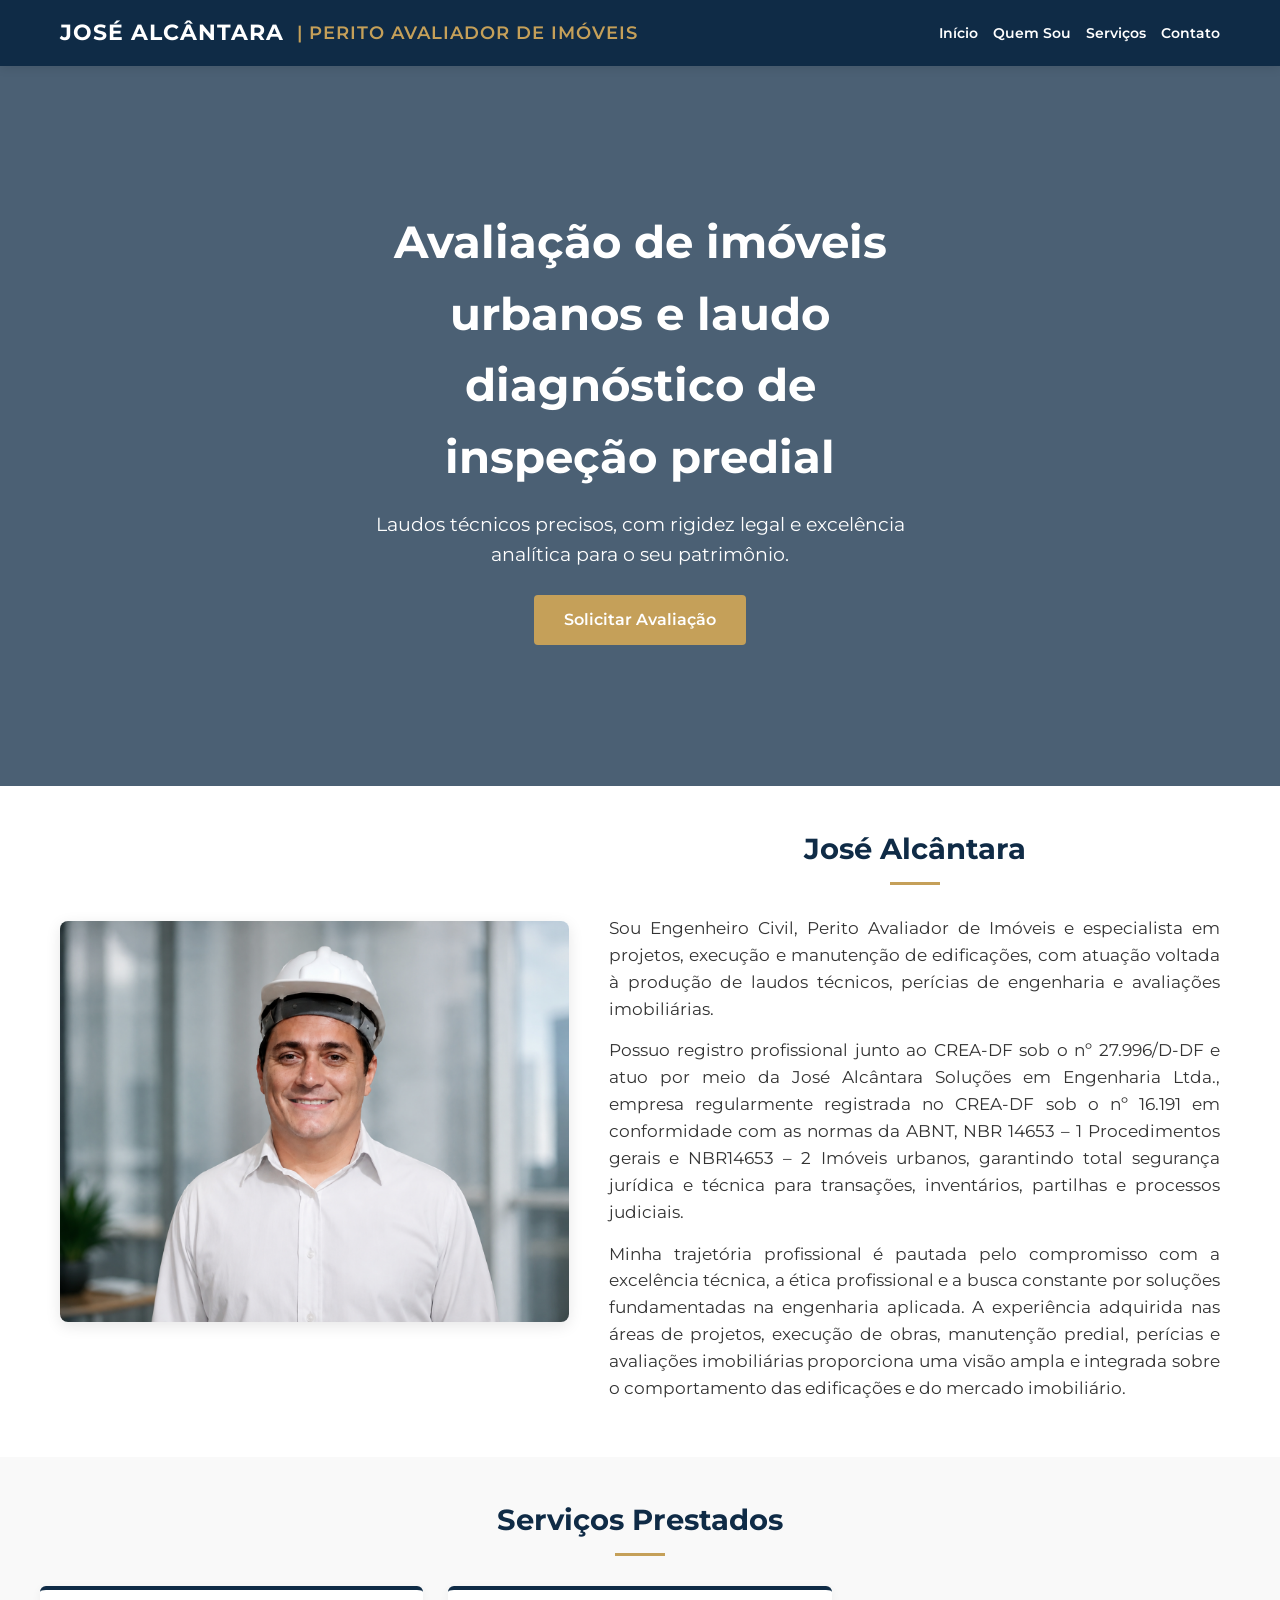
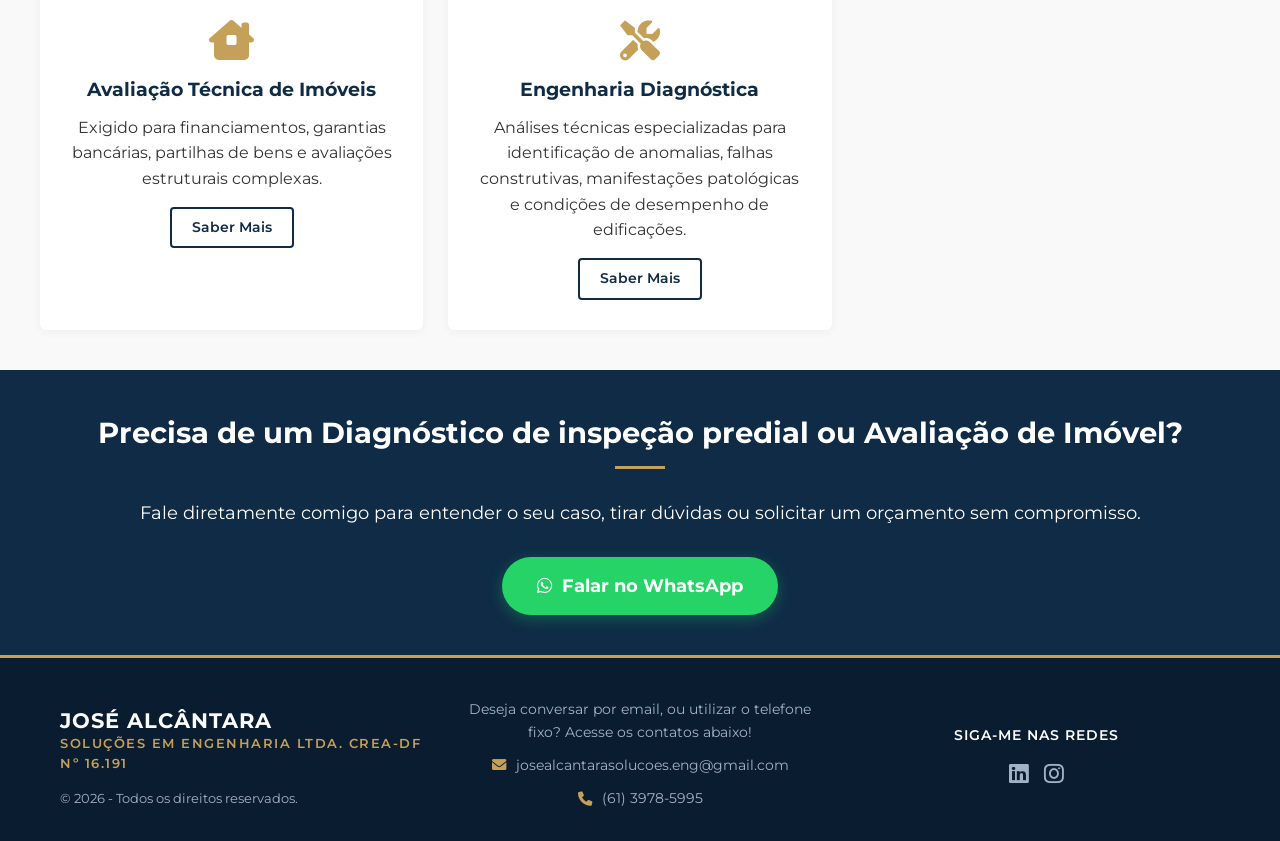
==== commit 8d3ab0fe: "ajustando textos de rodapé e especificações de descrição" ====
--- a/index.html
+++ b/index.html
@@ -94,6 +94,7 @@
                 <p class="footer-copyright">&copy; 2026 - Todos os direitos reservados.</p>
             </div>
             <div class="footer-block footer-center">
+                <p>Deseja conversar por email, ou utilizar o telefone fixo? Acesse os contatos abaixo!</p>
                 <p><a href="mailto:josealcantarasolucoes.eng@gmail.com"><i class="fa-solid fa-envelope"></i> josealcantarasolucoes.eng@gmail.com</a></p>
                 <p><a href="tel:+556139785995"><i class="fa-solid fa-phone"></i> (61) 3978-5995</a></p>
             </div>
